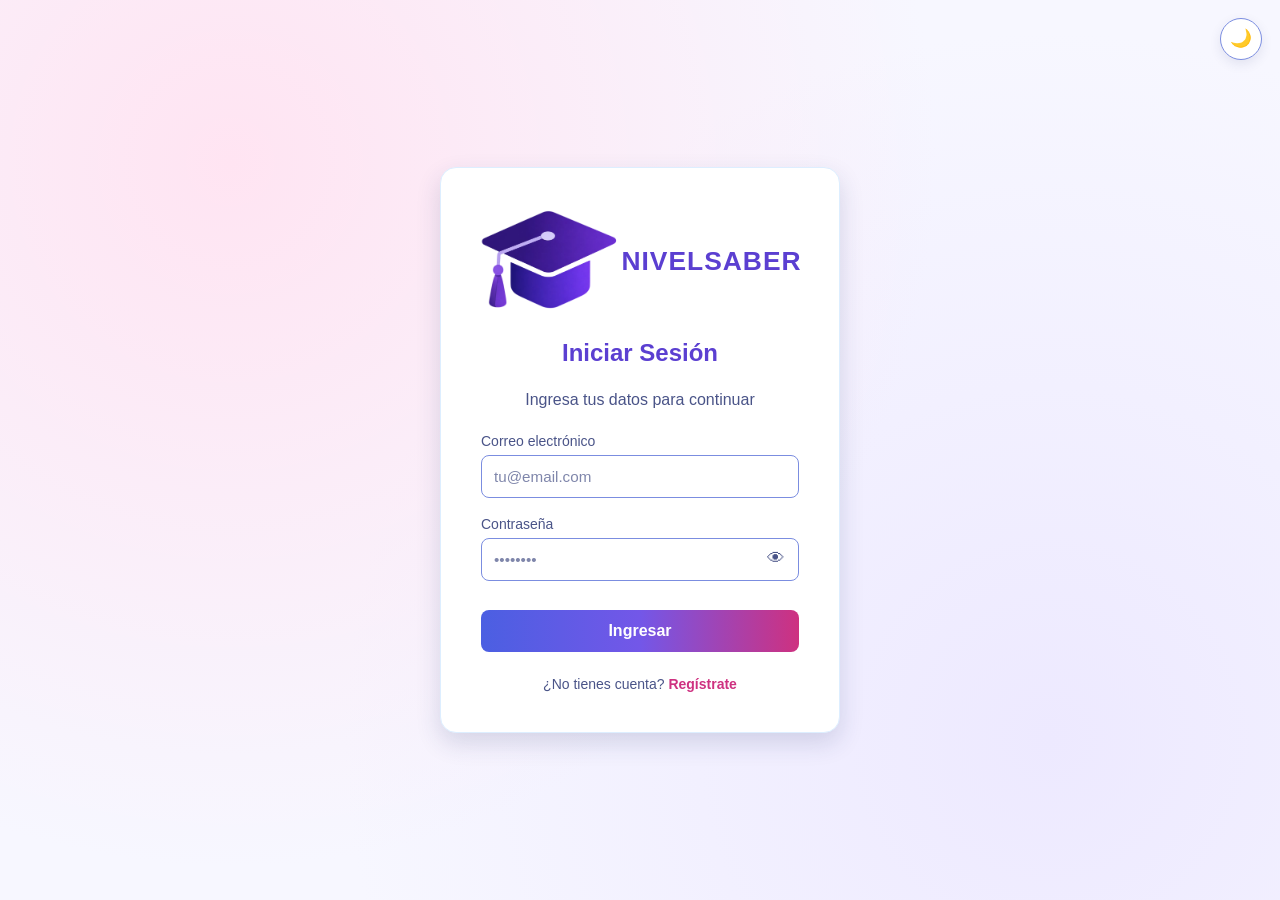
==== barralateral/admin.html @ fb687590 "proyecto subido a git" ====
<!DOCTYPE html>
<html lang="es">
<head>
    <meta charset="UTF-8">
<link rel="stylesheet" href="../css/base.css?v=2">
<link rel="stylesheet" href="../css/admin.css?v=2">
    <meta name="viewport" content="width=device-width, initial-scale=1.0">
    <script>document.documentElement.setAttribute('data-tema', localStorage.getItem('tema') || 'claro');</script>
    <title>Administración | NIVELSABER</title>
    
    
    
    
    
    <!-- El panel sólo aparece cuando admin.js confirma el rol admin
         (clase rol-verificado): un estudiante que abra esta página a
         mano nunca llega a ver el contenido mientras se redirige. -->
    <style>
        html:not(.rol-verificado) main,
        html:not(.rol-verificado) .sidebar {
            visibility: hidden;
        }
    </style>
</head>
<body class="con-sidebar" data-requiere-sesion data-rol-requerido="admin">

    <!-- Barra lateral de secciones -->
    <aside class="sidebar">
        <p class="sidebar-titulo">SECCIONES</p>
        <nav>
            <a href="#" class="active" data-pestana="banco">📋 <span>Áreas y preguntas</span></a>
            <a href="#" data-pestana="detalle">🔍 <span>Detalle del área</span></a>
            <a href="#" data-pestana="estudiantes">👥 <span>Estudiantes</span></a>
        </nav>
    </aside>

    <header>
        <a href="admin.html" class="logo marca">
            <img src="../img/logo.png" alt="" width="48" height="48">
            <span>NIVELSABER</span>
        </a>
        <nav class="nav-top">
            <div class="nav-acciones">
                <button type="button" class="btn-tema" id="btnTema" title="Cambiar tema">🌙</button>
                <span class="perfil-chip">
                    <span class="perfil-avatar">A</span>
                    <span class="perfil-nombre">Administrador</span>
                </span>
                <button type="button" class="admin-btn" id="btnCerrarSesion">Cerrar sesión</button>
            </div>
        </nav>
    </header>

    <main>
        <div class="saludo">
            <h1>🛠️ Administración</h1>
            <p>Administra las áreas, preguntas y opciones de respuesta</p>
        </div>

        <!-- Sección 1: banco de preguntas (contenido original) -->
        <div id="pestanaBanco" class="admin-pestana-contenido">

        <section class="admin-areas">
            <h2>Áreas</h2>
            <form id="formArea" class="admin-area-form">
                <label for="nombreArea">Nueva área</label>
                <input type="text" id="nombreArea" maxlength="100" required>
                <button type="submit" class="admin-btn primario">Crear área</button>
            </form>
            <p class="mensaje" id="mensajeArea" role="status"></p>
            <div id="listaAreas"></div>
        </section>

        <div class="admin-barra">
            <label for="selArea">Área:</label>
            <select id="selArea"></select>
            <button type="button" class="admin-btn primario" id="btnNueva">+ Nueva pregunta</button>
        </div>

        <!-- Formulario para crear o editar una pregunta (oculto al cargar) -->
        <form class="admin-formulario" id="formulario" hidden>
            <h2 id="tituloFormulario">Nueva pregunta</h2>

            <label>Enunciado
                <textarea id="fEnunciado" rows="3" required></textarea>
            </label>

            <div class="admin-fila">
                <label>Módulo
                    <input type="text" id="fModulo" placeholder="Ej: Aritmética">
                </label>
                <label>Tema
                    <input type="text" id="fTema" placeholder="Ej: Porcentajes">
                </label>
            </div>

            <label>Retroalimentación (se muestra al revisar la respuesta)
                <textarea id="fRetro" rows="2"></textarea>
            </label>

            <fieldset class="admin-opciones">
                <legend>Opciones (marca la correcta)</legend>
                <div class="admin-opcion">
                    <input type="radio" name="correcta" id="correcta0" value="0">
                    <span class="letra">A)</span>
                    <input type="text" id="fOpcion0" placeholder="Texto de la opción A">
                </div>
                <div class="admin-opcion">
                    <input type="radio" name="correcta" id="correcta1" value="1">
                    <span class="letra">B)</span>
                    <input type="text" id="fOpcion1" placeholder="Texto de la opción B">
                </div>
                <div class="admin-opcion">
                    <input type="radio" name="correcta" id="correcta2" value="2">
                    <span class="letra">C)</span>
                    <input type="text" id="fOpcion2" placeholder="Texto de la opción C">
                </div>
                <div class="admin-opcion">
                    <input type="radio" name="correcta" id="correcta3" value="3">
                    <span class="letra">D)</span>
                    <input type="text" id="fOpcion3" placeholder="Texto de la opción D">
                </div>
            </fieldset>

            <p class="mensaje" id="mensajeFormulario"></p>

            <div class="admin-acciones-form">
                <button type="submit" class="admin-btn primario" id="btnGuardar">Guardar</button>
                <button type="button" class="admin-btn" id="btnCancelar">Cancelar</button>
            </div>
        </form>

            <!-- Lista de preguntas del área elegida -->
            <div id="listaPreguntas"></div>

        </div>

        <!-- Sección 2: detalle completo del área elegida -->
        <div id="pestanaDetalle" class="admin-pestana-contenido" hidden>
            <div class="admin-barra">
                <label for="selAreaDetalle">Área:</label>
                <select id="selAreaDetalle"></select>
                <button type="button" class="admin-btn" id="btnActualizarDetalle">Actualizar</button>
            </div>
            <div id="detalleArea">
                <p class="admin-vacio">Cargando áreas…</p>
            </div>
        </div>

        <!-- Sección 3: cuentas registradas (estudiantes y administradores) -->
        <div id="pestanaEstudiantes" class="admin-pestana-contenido" hidden>
            <div class="admin-barra">
                <label for="selRolUsuarios">Mostrar:</label>
                <select id="selRolUsuarios">
                    <option value="">Todos</option>
                    <option value="estudiante">Estudiantes</option>
                    <option value="admin">Administradores</option>
                </select>
                <span class="admin-cuenta" id="cuentaUsuarios"></span>
                <button type="button" class="admin-btn" id="btnActualizarEstudiantes">Actualizar</button>
            </div>
            <div id="listaEstudiantes">
                <p class="admin-vacio">Cargando cuentas…</p>
            </div>
        </div>
    </main>

    <script src="../js/api.js?v=2"></script>
    <script src="../js/sesion.js?v=3"></script>
    <script src="../js/util.js?v=2"></script>
    <script src="../js/admin.js?v=3"></script>
    <script src="../js/tema.js?v=2"></script>

</body>
</html>
---- css/base.css ----
@import url('https://fonts.googleapis.com/css2?family=Poppins:wght@400;600;700&display=swap');

        /* ============================================================
           PALETA NIVELSABER — colores del proyecto
           El modo OSCURO solo reescribe estas mismas variables
           (ver css/tema.css), así todo el sitio cambia de golpe.
           ============================================================ */
        :root {
            /* ---------- BLOQUE A: colores generales ---------- */
            --azul: #4B5FE2;
            --azul-claro: #E8F3FF;

            --morado: #7357E8;
            --morado-claro: #EDE9FF;
            --lila: #DCD7FF;

            --rosado: #E84FA3;
            --rosado-claro: #FFE4F2;

            --celeste: #DDEEFF;
            --blanco: #FFFFFF;
            --fondo: #F7F7FF;

            --texto: #26316B;
            --texto-suave: #4A5488;

            /* ---------- BLOQUE A: colores de cada área ---------- */
            --lectura: #BFA2FF;
            --matematicas: #5AA9FF;
            --naturales: #72D6A3;
            --sociales: #FFC46B;
            --ingles: #F58ACB;

            /* ---------- BLOQUE B: derivados ----------
               Mismos colores con el rol que ya usan las hojas de estilo. */

            /* Superficies y bordes */
            --superficie: var(--blanco);
            --superficie-2: var(--morado-claro);
            --borde: var(--celeste);
            --borde-fuerte: #7B8DE0;

            /* Títulos y acentos de texto */
            --titulo: #5B3FD1;
            --rosado-oscuro: #CE3180;
            --rosado-suave: var(--rosado-claro);
            --rosado-tenue: #FFD1E7;
            --morado-oscuro: #5B3FD1;
            --morado-suave: var(--morado-claro);

            /* Cromo: cabecera y barra lateral (lila plano) */
            --cromo: var(--lila);
            --cromo-lateral: var(--lila);
            --cromo-texto: var(--texto);
            --cromo-hover: rgba(255, 255, 255, 0.72);
            --cromo-hover-alto: var(--blanco);
            --cromo-borde: var(--texto-suave);

            /* Estados */
            --ok: #2E7D32;
            --ok-fondo: #E8F5E9;
            --ok-borde: #C8E6C9;
            --error: #C62828;
            --error-fondo: #FDECEA;
            --error-borde: #F9CDD3;

            /* Aviso (precisión media, badge "Reforzar") */
            --aviso: #92400E;
            --aviso-relleno: #E09100;
            --aviso-fondo: #FFF4E5;
            --aviso-borde: #F5D9A8;

            /* Sombras y foco */
            --sombra: 0 4px 12px rgba(38, 49, 107, 0.10);
            --sombra-alta: 0 10px 25px rgba(38, 49, 107, 0.16);
            --foco: 0 0 0 3px rgba(232, 79, 163, 0.28);

            /* Degradados reutilizables */
            --degradado-primario: linear-gradient(90deg, #4B5FE2, #7357E8, #CE3180);
            --degradado-avatares: linear-gradient(135deg, #4B5FE2, #CE3180);
        }

        * {
            margin: 0;
            padding: 0;
            box-sizing: border-box;
            font-family: 'Poppins', sans-serif;
        }

        body {
            background-color: var(--fondo);
            color: var(--texto);
        }

        /* Barra de navegación */
        header {
            background: var(--cromo);
            color: var(--cromo-texto);
            padding: 15px 30px;
            display: flex;
            justify-content: space-between;
            align-items: center;
            box-shadow: var(--sombra);
        }

        .logo {
            font-weight: 700;
            font-size: 1.2rem;
            letter-spacing: 1px;
        }

        .marca {
            display: inline-flex;
            align-items: center;
            justify-content: center;
            gap: 12px;
            white-space: nowrap;
            font-size: 1.45rem;
        }

        .marca img {
            display: block;
            width: 52px;
            height: 52px;
            object-fit: contain;
        }

        .header-izq {
            display: flex;
            align-items: center;
            gap: 15px;
        }

        .btn-volver {
            background-color: transparent;
            border: 1px solid var(--cromo-borde);
            color: var(--cromo-texto);
            border-radius: 8px;
            padding: 6px 14px;
            font-size: 0.9rem;
            font-weight: 600;
            cursor: pointer;
            transition: all 0.3s ease;
        }

        .btn-volver:hover {
            border-color: var(--rosado);
            background-color: var(--cromo-hover);
        }

        /* El atributo hidden debe ganar SIEMPRE. Reglas como
           ".sidebar a { display: flex }" o ".admin-formulario { display: grid }"
           tenían más peso que el atributo y mostraban elementos ocultos
           (el enlace de Administración se veía incluso en cuentas de
           estudiante, y el formulario de preguntas nunca se cerraba).
           Con esta regla global el comportamiento es el esperado y los
           parches puntuales dejan de hacer falta. */
        [hidden] {
            display: none !important;
        }

        nav ul {
            list-style: none;
            display: flex;
            gap: 20px;
        }

        nav ul li a {
            color: var(--cromo-texto);
            text-decoration: none;
            font-weight: 600;
            font-size: 0.9rem;
            transition: color 0.3s;
        }

        nav ul li a:hover {
            color: var(--texto);
            text-decoration: underline;
            text-underline-offset: 5px;
        }

        /* Contenido principal */
        main {
            max-width: 900px;
            margin: 40px auto;
            text-align: center;
            padding: 0 20px;
        }

        .saludo h1 {
            font-size: 2rem;
            color: var(--titulo);
            margin-bottom: 5px;
        }

        .saludo p {
            color: var(--rosado-oscuro);
            font-weight: 600;
            margin-bottom: 30px;
        }

        /* Tarjetas de Áreas — cada una con su color */
        .areas-grid {
            display: flex;
            flex-wrap: wrap;
            justify-content: center;
            gap: 15px;
            margin-bottom: 40px;
        }

        .tarjeta-area {
            /* fallback: si una card no trae clase de área */
            --area: var(--morado);
            background-color: var(--superficie);
            background-color: color-mix(in srgb, var(--area) 16%, var(--superficie));
            border: 2px solid var(--area);
            border-top-width: 6px;
            border-radius: 15px; /* Bordes suaves */
            padding: 25px 20px;
            width: 250px;
            display: flex;
            flex-direction: column;
            align-items: center;
            gap: 12px;
            transition: all 0.3s ease;
            box-shadow: var(--sombra);
        }

        .tarjeta-area:hover {
            background-color: color-mix(in srgb, var(--area) 30%, var(--superficie));
            transform: translateY(-5px);
            box-shadow: var(--sombra-alta);
        }

        /* Clases de área: van después de .tarjeta-area para poder
           pisar el fallback --area (misma especificidad, gana la última) */
        .area-lectura { --area: var(--lectura); }
        .area-matematicas { --area: var(--matematicas); }
        .area-naturales { --area: var(--naturales); }
        .area-sociales { --area: var(--sociales); }
        .area-ingles { --area: var(--ingles); }

        .tarjeta-area h3 {
            font-size: 1.1rem;
            color: var(--titulo);
            text-align: center;
        }

        .tarjeta-icono {
            font-size: 2.5rem;
            line-height: 1;
        }

        .tarjeta-preguntas {
            background-color: color-mix(in srgb, var(--area) 30%, var(--superficie));
            color: var(--texto);
            font-size: 0.8rem;
            font-weight: 600;
            padding: 4px 12px;
            border-radius: 999px;
        }

        .btn-comenzar {
            width: 100%;
            background-color: var(--area);
            color: #1B1430;
            border: none;
            border-radius: 8px;
            padding: 10px;
            font-size: 0.95rem;
            font-weight: 600;
            font-family: inherit;
            cursor: pointer;
            transition: filter 0.3s ease;
        }

        .btn-comenzar:hover {
            filter: brightness(0.9);
        }

        /* Barra de Progreso */
        .progreso-container {
            background-color: var(--superficie);
            padding: 30px;
            border-radius: 15px;
            box-shadow: var(--sombra);
            border: 2px solid var(--borde);
            display: flex;
            align-items: center;
            justify-content: center;
            gap: 20px;
        }

        .progreso-etiqueta {
            font-weight: 600;
            color: var(--titulo);
        }

        .barra-fondo {
            background-color: var(--borde);
            width: 300px;
            height: 20px;
            border-radius: 10px;
            overflow: hidden;
        }

        .barra-llena {
            background: var(--degradado-primario);
            width: 0%;
            height: 100%;
            transition: width 0.5s ease;
        }

        .porcentaje {
            font-weight: 700;
            color: var(--rosado-oscuro);
        }

        /* Caja de texto (motivación / información) */
        .caja-texto {
            background-color: var(--superficie);
            max-width: 700px;
            margin: 0 auto;
            padding: 30px;
            border-radius: 15px;
            border: 2px solid var(--borde);
            box-shadow: var(--sombra);
            text-align: left;
        }

        .caja-texto h2 {
            font-size: 1.4rem;
            color: var(--titulo);
            margin-bottom: 15px;
        }

        .caja-texto p {
            color: var(--texto);
            line-height: 1.7;
            margin-bottom: 20px;
        }

        /* Botón principal */
        .btn-principal {
            display: inline-block;
            background: var(--degradado-primario);
            color: white;
            text-decoration: none;
            font-weight: 600;
            border-radius: 8px;
            padding: 12px 25px;
            transition: filter 0.3s ease;
        }

        .btn-principal:hover {
            filter: brightness(1.1);
        }

        .centrar {
            text-align: center;
        }

        /* ===== Responsive: tablet / móvil ===== */
        @media (max-width: 768px) {
            header {
                padding: 12px 15px;
                flex-wrap: wrap;
                gap: 10px;
            }

            .logo:not(.marca) {
                font-size: 1.05rem;
            }

            nav ul {
                gap: 14px;
            }

            nav ul li a {
                font-size: 0.82rem;
            }

            main {
                margin: 25px auto;
                padding: 0 12px;
            }

            .saludo h1 {
                font-size: 1.6rem;
            }

            .saludo p {
                margin-bottom: 20px;
            }

            .tarjeta-area {
                width: 100%;
                max-width: 340px;
            }

            .caja-texto {
                padding: 22px 18px;
            }

            .caja-texto h2 {
                font-size: 1.15rem;
            }

            .caja-texto p {
                font-size: 0.9rem;
            }
        }

        /* ===== Responsive: celular pequeño ===== */
        @media (max-width: 480px) {
            header {
                padding: 10px 12px;
            }

            .header-izq {
                gap: 8px;
            }

            .marca {
                gap: 8px;
                font-size: 1.1rem;
            }

            .marca img {
                width: 38px;
                height: 38px;
            }

            .btn-volver {
                padding: 5px 10px;
                font-size: 0.8rem;
            }

            .saludo h1 {
                font-size: 1.35rem;
            }

            .saludo p {
                font-size: 0.9rem;
            }

            .tarjeta-area {
                padding: 20px 15px;
                gap: 10px;
            }

            .tarjeta-icono {
                font-size: 2rem;
            }

            .tarjeta-area h3 {
                font-size: 1rem;
            }

            .btn-principal,
            .btn-comenzar {
                padding: 10px 16px;
                font-size: 0.9rem;
            }

            .caja-texto {
                padding: 18px 15px;
            }
        }
/* ===== Barra lateral izquierda ===== */
a.logo {
    color: var(--cromo-texto);
    text-decoration: none;
}

.sidebar {
    position: fixed;
    top: 0;
    left: 0;
    width: 230px;
    height: 100vh;
    background: var(--cromo-lateral);
    padding: 25px 15px;
    display: flex;
    flex-direction: column;
    gap: 15px;
    overflow-y: auto;
    z-index: 100;
    box-shadow: var(--sombra);
}

.sidebar-titulo {
    color: var(--texto-suave);
    font-size: 0.75rem;
    font-weight: 700;
    letter-spacing: 2px;
    text-align: center;
    margin-bottom: 5px;
}

.sidebar nav {
    display: flex;
    flex-direction: column;
    gap: 8px;
}

.sidebar a {
    display: flex;
    align-items: center;
    gap: 10px;
    color: var(--cromo-texto);
    text-decoration: none;
    font-size: 0.95rem;
    font-weight: 600;
    padding: 12px 15px;
    border-radius: 8px;
    border-left: 3px solid transparent;
    transition: background-color 0.3s ease, border-color 0.3s ease;
}

.sidebar a:hover {
    background-color: var(--cromo-hover);
}

.sidebar a.active {
    background-color: rgba(255, 255, 255, 0.24);
    border-left-color: var(--rosado);
}

/* El contenido queda a la derecha de la barra */
body.con-sidebar {
    padding-left: 230px;
}

/* Móvil: solo íconos */
@media (max-width: 768px) {
    .sidebar {
        width: 64px;
        padding: 20px 8px;
        align-items: center;
    }

    .sidebar-titulo {
        font-size: 0.6rem;
        letter-spacing: 0;
    }

    .sidebar a {
        justify-content: center;
        padding: 12px 0;
        font-size: 1.2rem;
        border-left: none;
        width: 48px;
    }

    .sidebar a span {
        display: none;
    }

    body.con-sidebar {
        padding-left: 64px;
    }
}

@media (max-width: 480px) {
    .sidebar {
        width: 56px;
        padding: 16px 4px;
    }

    .sidebar-titulo {
        display: none;
    }

    .sidebar a {
        width: 44px;
        font-size: 1.1rem;
    }

    body.con-sidebar {
        padding-left: 56px;
    }
}
/* ===== Nav superior: tema + perfil ===== */
.nav-top {
    display: flex;
    align-items: center;
    gap: 25px;
}

.nav-acciones {
    display: flex;
    align-items: center;
    gap: 15px;
}

.btn-tema {
    background-color: var(--cromo-hover);
    border: 1px solid var(--cromo-borde);
    border-radius: 8px;
    width: 38px;
    height: 38px;
    font-size: 1.1rem;
    cursor: pointer;
    transition: background-color 0.3s ease;
}

.btn-tema:hover {
    background-color: var(--cromo-hover-alto);
}

.perfil-chip {
    display: flex;
    align-items: center;
    gap: 10px;
    text-decoration: none;
    color: var(--cromo-texto);
    background-color: var(--cromo-hover);
    border: 1px solid var(--cromo-borde);
    border-radius: 999px;
    padding: 5px 14px 5px 5px;
    transition: background-color 0.3s ease;
}

.perfil-chip:hover {
    background-color: var(--cromo-hover-alto);
}

.perfil-avatar {
    display: flex;
    align-items: center;
    justify-content: center;
    width: 32px;
    height: 32px;
    border-radius: 50%;
    background: var(--degradado-avatares);
    color: white;
    font-size: 0.95rem;
    font-weight: 700;
}

.perfil-nombre {
    font-size: 0.85rem;
    font-weight: 600;
    white-space: nowrap;
}

@media (max-width: 768px) {
    .nav-top {
        width: 100%;
        justify-content: space-between;
        gap: 12px;
    }

    .nav-acciones {
        gap: 8px;
    }

    .perfil-nombre {
        display: none;
    }

    .perfil-chip {
        padding: 5px;
    }
}

@media (max-width: 480px) {
    .btn-tema {
        width: 34px;
        height: 34px;
        font-size: 1rem;
    }

    .nav-top {
        gap: 8px;
    }
}
/* ============================================================
   TEMA OSCURO — se activa con <html data-tema="oscuro">
   (lo aplica js/tema.js y lo guarda en localStorage).

   Solo se reescriben las MISMAS variables de css/styles.css,
   así que todo el sitio (tarjetas, botones, barras, estados)
   cambia automáticamente sin repetir selectores.
   ============================================================ */
html[data-tema="oscuro"] {
    /* Superficies */
    --fondo: #12101F;
    --superficie: #1C1933;
    --superficie-2: #262144;
    --borde: #33305A;
    --borde-fuerte: #6E7BD9;

    /* Texto */
    --texto: #EDE9FF;
    --texto-suave: #A9A3C9;
    --titulo: #B9A7FF;

    /* Acentos */
    --azul: #7C8CFF;
    --morado: #9B85FF;
    --rosado: #FF6FA8;
    --rosado-oscuro: #FF8FBF;
    --rosado-suave: #3A1C33;
    --rosado-tenue: #FFC9DF;
    --morado-oscuro: #B0A0FF;
    --morado-suave: #262144;

    /* Cromo: cabecera y barra lateral (lila se vuelve oscuro) */
    --cromo: #2A2450;
    --cromo-lateral: #2A2450;
    --cromo-texto: #EDE9FF;
    --cromo-hover: rgba(255, 255, 255, 0.12);
    --cromo-hover-alto: rgba(255, 255, 255, 0.24);

    /* Estados */
    --ok: #66BB6A;
    --ok-fondo: #14351F;
    --ok-borde: #3E7D42;
    --error: #EF5350;
    --error-fondo: #3A1518;
    --error-borde: #A33A3A;

    /* Aviso (precisión media, badge "Reforzar") */
    --aviso: #FFC46B;
    --aviso-relleno: #FFB74D;
    --aviso-fondo: #3A2A12;
    --aviso-borde: #7A5A20;

    /* Sombras y foco */
    --sombra: 0 4px 12px rgba(0, 0, 0, 0.45);
    --sombra-alta: 0 10px 25px rgba(0, 0, 0, 0.55);
    --foco: 0 0 0 3px rgba(255, 111, 168, 0.30);
}

/* ---- Cosas con color escrito a mano en el HTML ---- */

/* Texto y anillo de la gráfica de dona (praticar.html) */
html[data-tema="oscuro"] .dona text[fill="#1A237E"] {
    fill: #EDE9FF;
}

html[data-tema="oscuro"] .dona text[fill="#64748b"] {
    fill: #A9A3C9;
}

html[data-tema="oscuro"] .dona circle[stroke="#E3F2FD"] {
    stroke: #33305A;
}

html[data-tema="oscuro"] .dona circle[stroke="#43a047"] {
    stroke: #66BB6A;
}
---- css/admin.css ----
/* ============================================================
   NIVELSABER - Panel de administración
   Reutiliza las mismas variables de css/styles.css, así que
   el tema claro/oscuro cambia automáticamente.
   ============================================================ */

/* Barra con el selector de área y el botón de nueva pregunta */
.admin-areas {
    text-align: left;
    margin-bottom: 22px;
}

.admin-areas h2 {
    color: var(--titulo);
    font-size: 1.2rem;
    margin-bottom: 10px;
}

.admin-area-form {
    display: flex;
    align-items: center;
    gap: 10px;
    flex-wrap: wrap;
    background: var(--superficie);
    border: 1px solid var(--borde);
    border-radius: 14px;
    padding: 14px 18px;
    box-shadow: var(--sombra);
}

.admin-area-form label {
    font-weight: 600;
    color: var(--texto-suave);
}

.admin-area-form input {
    flex: 1;
    min-width: 180px;
    padding: 10px 12px;
    border: 1px solid var(--borde-fuerte);
    border-radius: 10px;
    background: var(--blanco);
    color: var(--texto);
    font: inherit;
}

.admin-area-item {
    display: flex;
    align-items: center;
    justify-content: space-between;
    gap: 12px;
    flex-wrap: wrap;
    background: var(--superficie);
    border: 1px solid var(--borde);
    border-radius: 12px;
    padding: 12px 16px;
    margin-top: 8px;
    color: var(--texto-suave);
}

.admin-area-item strong {
    color: var(--texto);
}

.admin-barra {
    display: flex;
    align-items: center;
    gap: 12px;
    flex-wrap: wrap;
    background: var(--superficie);
    border: 1px solid var(--borde);
    border-radius: 14px;
    padding: 14px 18px;
    margin-bottom: 20px;
    box-shadow: var(--sombra);
}

.admin-barra label {
    font-weight: 600;
    color: var(--texto-suave);
}

.admin-barra select {
    flex: 1;
    min-width: 200px;
    padding: 10px 12px;
    border: 1px solid var(--borde-fuerte);
    border-radius: 10px;
    background: var(--blanco);
    color: var(--texto);
    font-family: inherit;
    font-size: 14px;
}

/* Botones del panel */
.admin-btn {
    padding: 9px 16px;
    border: 1px solid var(--borde-fuerte);
    border-radius: 10px;
    background: var(--superficie);
    color: var(--texto);
    font-family: inherit;
    font-size: 14px;
    font-weight: 600;
    cursor: pointer;
    transition: box-shadow 0.15s ease, transform 0.15s ease;
}

.admin-btn:hover {
    box-shadow: var(--sombra);
    transform: translateY(-1px);
}

.admin-btn.primario {
    background: var(--degradado-primario);
    border: none;
    color: var(--blanco);
}

.admin-btn.peligro {
    background: var(--error-fondo);
    border-color: var(--error-borde);
    color: var(--error);
}

/* Formulario de crear/editar pregunta */
.admin-formulario {
    display: grid;
    gap: 14px;
    background: var(--superficie);
    border: 1px solid var(--borde);
    border-radius: 14px;
    padding: 20px;
    margin-bottom: 22px;
    box-shadow: var(--sombra);
}

.admin-formulario h2 {
    color: var(--titulo);
    font-size: 18px;
}

.admin-formulario label {
    display: grid;
    gap: 6px;
    font-size: 14px;
    font-weight: 600;
    color: var(--texto-suave);
}

.admin-formulario input[type="text"],
.admin-formulario textarea {
    padding: 10px 12px;
    border: 1px solid var(--borde);
    border-radius: 10px;
    background: var(--blanco);
    color: var(--texto);
    font-family: inherit;
    font-size: 14px;
    resize: vertical;
}

.admin-formulario input:focus,
.admin-formulario textarea:focus {
    outline: none;
    box-shadow: var(--foco);
}

.admin-fila {
    display: grid;
    grid-template-columns: 1fr 1fr;
    gap: 14px;
}

.admin-opciones {
    border: 1px dashed var(--borde-fuerte);
    border-radius: 12px;
    padding: 14px;
    display: grid;
    gap: 10px;
}

.admin-opciones legend {
    font-size: 13px;
    font-weight: 600;
    color: var(--texto-suave);
    padding: 0 6px;
}

.admin-opcion {
    display: flex;
    align-items: center;
    gap: 10px;
}

.admin-opcion .letra {
    font-weight: 700;
    color: var(--titulo);
    width: 24px;
}

.admin-opcion input[type="text"] {
    flex: 1;
}

.admin-acciones-form {
    display: flex;
    gap: 10px;
    justify-content: flex-end;
}

/* Mensajes de éxito/error dentro del formulario */
.mensaje {
    display: none;
    padding: 10px 14px;
    border-radius: 10px;
    font-size: 14px;
}

.mensaje.exito {
    display: block;
    background: var(--ok-fondo);
    border: 1px solid var(--ok-borde);
    color: var(--ok);
}

.mensaje.error {
    display: block;
    background: var(--error-fondo);
    border: 1px solid var(--error-borde);
    color: var(--error);
}

/* Tarjetas de la lista de preguntas */
.admin-tarjeta {
    background: var(--superficie);
    border: 1px solid var(--borde);
    border-radius: 14px;
    padding: 16px 18px;
    margin-bottom: 14px;
    box-shadow: var(--sombra);
}

.admin-num {
    font-size: 12px;
    font-weight: 700;
    letter-spacing: 0.06em;
    text-transform: uppercase;
    color: var(--texto-suave);
}

.admin-enunciado {
    font-weight: 600;
    color: var(--texto);
    margin: 4px 0;
}

.admin-tema {
    font-size: 13px;
    color: var(--texto-suave);
}

.admin-correcta {
    font-size: 14px;
    color: var(--ok);
    font-weight: 600;
    margin: 6px 0 10px;
}

.admin-botones {
    display: flex;
    gap: 8px;
}

.admin-vacio {
    background: var(--superficie-2);
    border: 1px dashed var(--borde-fuerte);
    border-radius: 14px;
    padding: 22px;
    text-align: center;
    color: var(--texto-suave);
}

@media (max-width: 640px) {
    .admin-fila {
        grid-template-columns: 1fr;
    }
}

/* ------------------------------------------------------------
   Indicadores del detalle de un área
   ------------------------------------------------------------ */
.admin-kpis {
    display: grid;
    grid-template-columns: repeat(auto-fit, minmax(140px, 1fr));
    gap: 12px;
    margin-bottom: 18px;
}

.admin-kpi {
    display: grid;
    gap: 4px;
    text-align: center;
    background: var(--superficie);
    border: 1px solid var(--borde);
    border-radius: 14px;
    padding: 14px 16px;
    box-shadow: var(--sombra);
}

.admin-kpi-valor {
    font-size: 1.5rem;
    font-weight: 700;
    color: var(--titulo);
}

.admin-kpi-etiqueta {
    font-size: 12px;
    letter-spacing: 0.05em;
    text-transform: uppercase;
    color: var(--texto-suave);
}

.admin-subtitulo {
    color: var(--titulo);
    font-weight: 700;
    margin: 6px 0 12px;
}

/* Opciones de cada pregunta con el número de respuestas recibidas */
.admin-opciones-detalle {
    list-style: none;
    margin: 10px 0;
    padding: 0;
    display: grid;
    gap: 8px;
}

.admin-opciones-detalle li {
    display: flex;
    align-items: center;
    gap: 10px;
    flex-wrap: wrap;
    background: var(--superficie-2);
    border: 1px solid var(--borde);
    border-radius: 10px;
    padding: 8px 12px;
    font-size: 14px;
    color: var(--texto-suave);
}

.admin-opciones-detalle .letra {
    font-weight: 700;
    color: var(--titulo);
}

.admin-opciones-detalle .texto {
    flex: 1;
    min-width: 140px;
}

.admin-opciones-detalle .conteo {
    font-size: 13px;
}

.admin-opciones-detalle li.correcta {
    background: var(--ok-fondo);
    border-color: var(--ok-borde);
    color: var(--ok);
}

.admin-opciones-detalle li.correcta .letra {
    color: var(--ok);
}

.admin-opciones-detalle .marca {
    font-size: 13px;
    font-weight: 700;
}

.admin-retro {
    font-size: 14px;
    color: var(--texto-suave);
    background: var(--superficie-2);
    border-left: 4px solid var(--borde-fuerte);
    border-radius: 8px;
    padding: 8px 12px;
}

/* ------------------------------------------------------------
   Tabla de estudiantes registrados
   ------------------------------------------------------------ */
.admin-tabla-envoltura {
    overflow-x: auto;
    background: var(--superficie);
    border: 1px solid var(--borde);
    border-radius: 14px;
    box-shadow: var(--sombra);
}

.admin-tabla {
    width: 100%;
    border-collapse: collapse;
    font-size: 14px;
}

.admin-tabla th,
.admin-tabla td {
    padding: 12px 14px;
    text-align: left;
    border-bottom: 1px solid var(--borde);
    color: var(--texto-suave);
}

.admin-tabla th {
    background: var(--superficie-2);
    color: var(--titulo);
    font-size: 12px;
    letter-spacing: 0.05em;
    text-transform: uppercase;
}

.admin-tabla tbody tr:last-child td {
    border-bottom: none;
}

.admin-tabla tbody tr:hover td {
    background: var(--superficie-2);
}

.admin-chip {
    display: inline-block;
    padding: 3px 10px;
    border-radius: 999px;
    font-size: 12px;
    font-weight: 700;
}

.admin-chip.admin {
    background: var(--morado-claro);
    color: var(--morado-oscuro);
}

.admin-chip.estudiante {
    background: var(--azul-claro);
    color: var(--azul);
}

.admin-cuenta {
    font-size: 14px;
    color: var(--texto-suave);
}

@media (max-width: 640px) {
    .admin-tabla thead {
        display: none;
    }

    .admin-tabla tr {
        display: block;
        border-bottom: 1px solid var(--borde);
        padding: 6px 0;
    }

    .admin-tabla td {
        display: flex;
        justify-content: space-between;
        gap: 10px;
        border-bottom: none;
    }

    .admin-tabla td::before {
        content: attr(data-label);
        font-weight: 700;
        color: var(--titulo);
    }
}
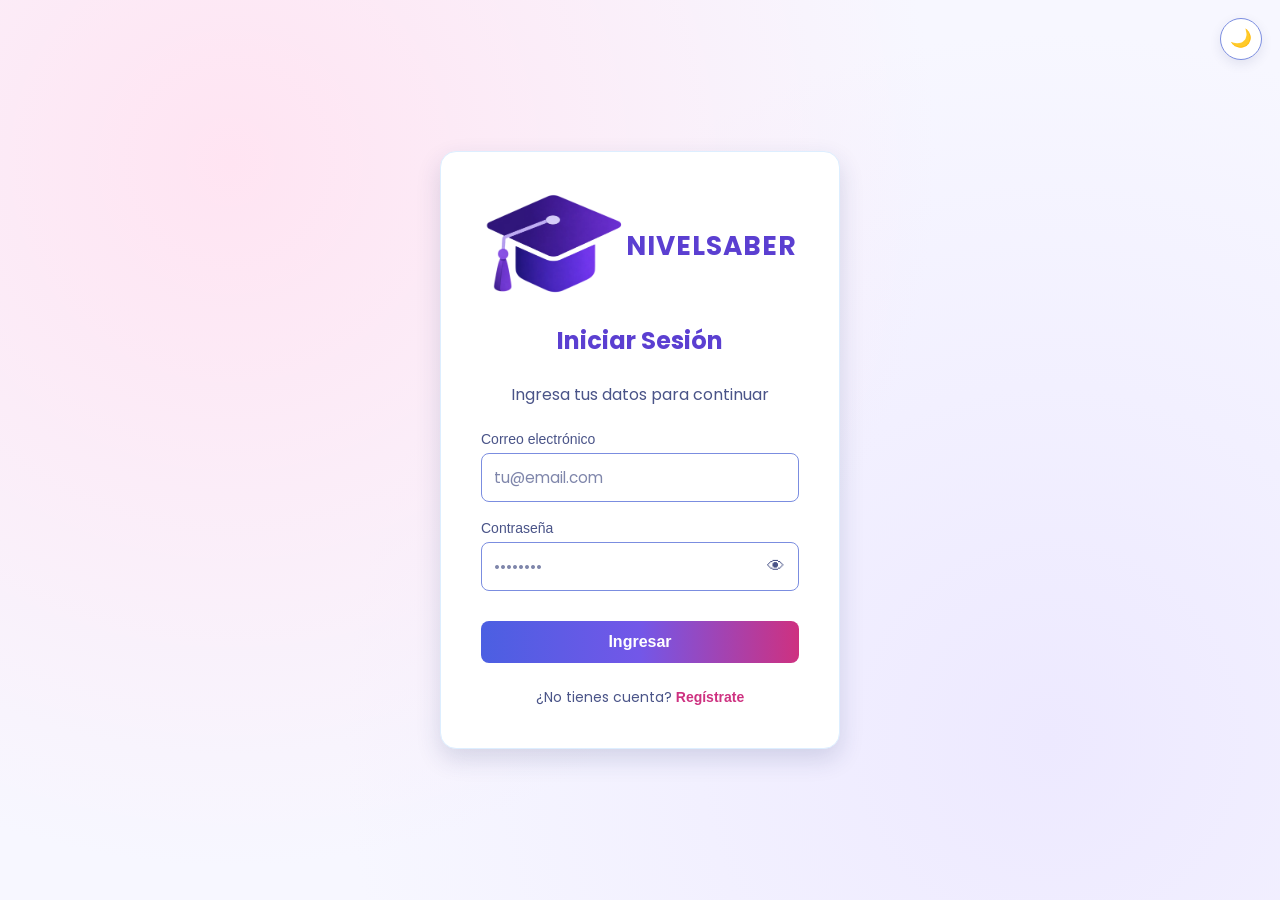
==== commit d60230a3: "implementa de edicion del nombre del colegio" ====
--- a/barralateral/admin.html
+++ b/barralateral/admin.html
@@ -2,7 +2,7 @@
 <html lang="es">
 <head>
     <meta charset="UTF-8">
-<link rel="stylesheet" href="../css/base.css?v=2">
+<link rel="stylesheet" href="../css/base.css?v=3">
 <link rel="stylesheet" href="../css/admin.css?v=2">
     <meta name="viewport" content="width=device-width, initial-scale=1.0">
     <script>document.documentElement.setAttribute('data-tema', localStorage.getItem('tema') || 'claro');</script>
--- a/css/base.css
+++ b/css/base.css
@@ -752,3 +752,58 @@
 html[data-tema="oscuro"] .dona circle[stroke="#43a047"] {
     stroke: #66BB6A;
 }
+
+@media (max-width: 768px) {
+    .sidebar {
+        top: auto;
+        right: 0;
+        bottom: 0;
+        left: 0;
+        width: 100%;
+        height: auto;
+        max-height: calc(78px + env(safe-area-inset-bottom));
+        padding: 5px 6px calc(5px + env(safe-area-inset-bottom));
+        border-top: 1px solid var(--borde);
+        overflow: visible;
+    }
+
+    .sidebar nav {
+        width: 100%;
+        flex-direction: row;
+        justify-content: space-around;
+        gap: 2px;
+    }
+
+    .sidebar a {
+        flex: 1 1 0;
+        flex-direction: column;
+        justify-content: center;
+        gap: 2px;
+        width: auto;
+        min-width: 0;
+        min-height: 56px;
+        padding: 4px 1px;
+        border-left: 0;
+        border-top: 2px solid transparent;
+        font-size: 1.15rem;
+    }
+
+    .sidebar a span {
+        display: block;
+        max-width: 100%;
+        font-size: clamp(0.48rem, 2.2vw, 0.62rem);
+        line-height: 1.1;
+        text-align: center;
+        overflow-wrap: anywhere;
+    }
+
+    .sidebar a.active {
+        border-top-color: var(--rosado);
+    }
+
+    body.con-sidebar {
+        padding-right: 0;
+        padding-bottom: calc(76px + env(safe-area-inset-bottom));
+        padding-left: 0;
+    }
+}
